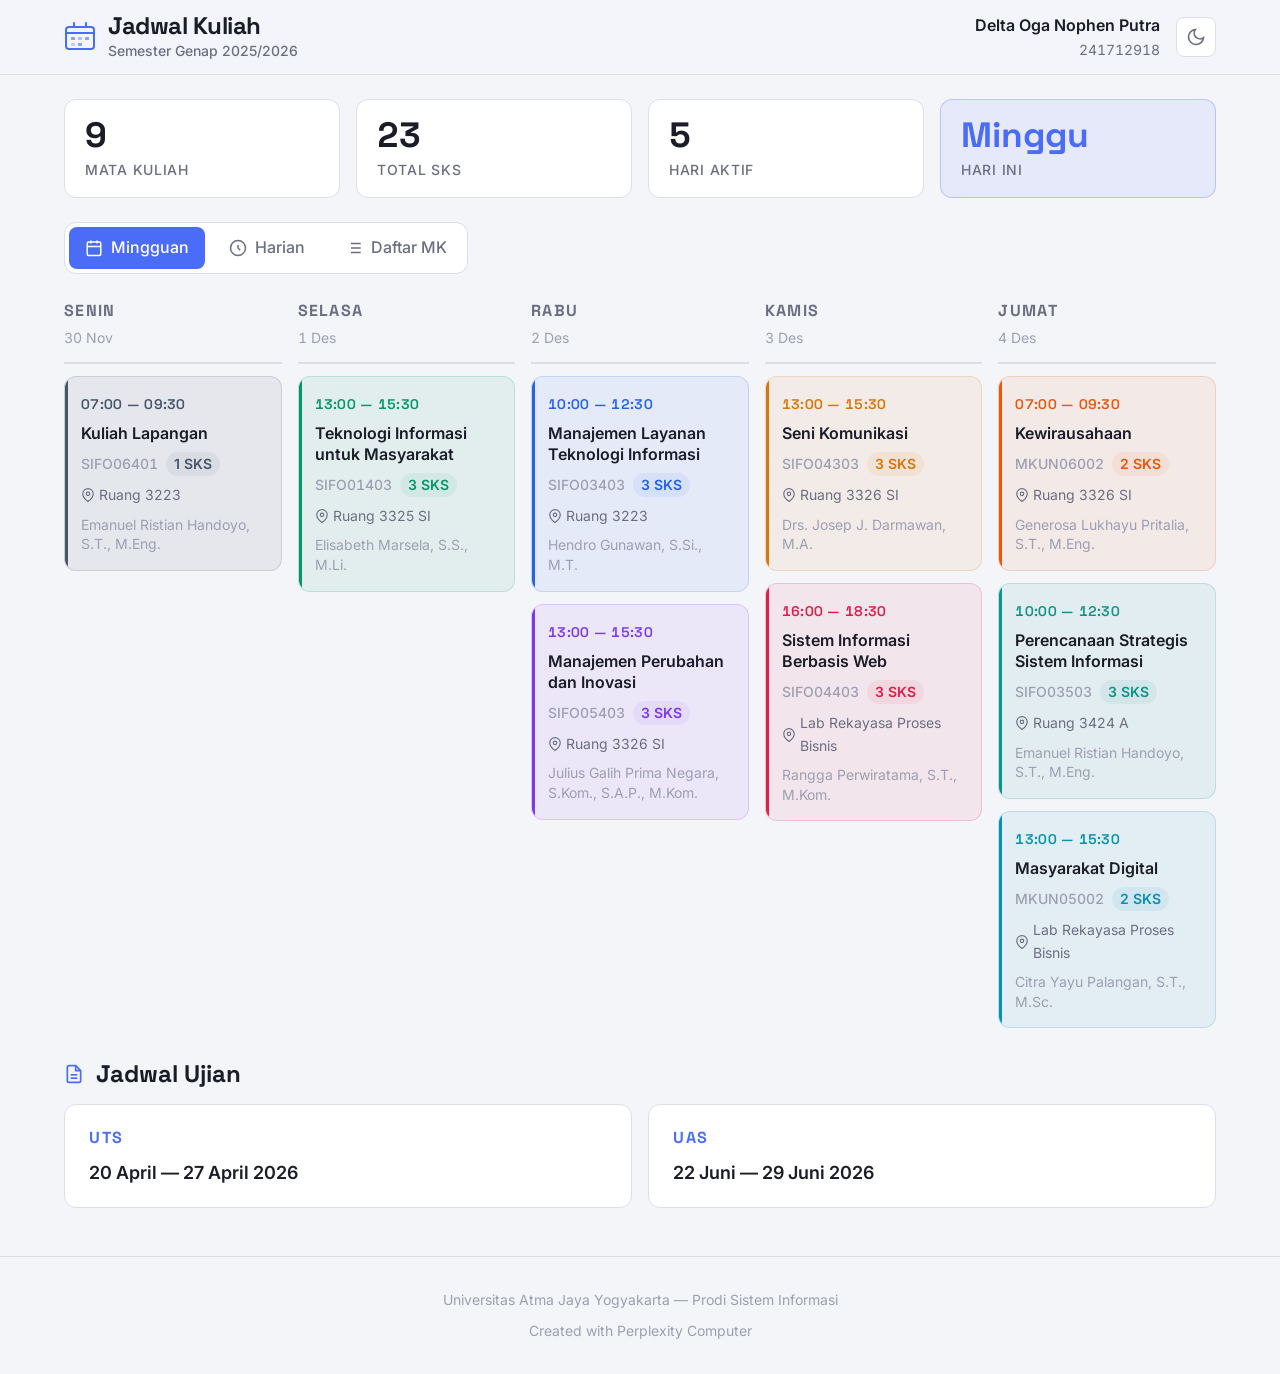
==== index.html @ 11311545 "feat: jadwal kuliah UAJY - Semester Genap 2025/2026 - Weekly view with color-coded course cards - Da" ====
<!DOCTYPE html>
<html lang="id" data-theme="dark">
<head>
<!--
   ______                            __
  / ____/___  ____ ___  ____  __  __/ /____  _____
 / /   / __ \/ __ `__ \/ __ \/ / / / __/ _ \/ ___/
/ /___/ /_/ / / / / / / /_/ / /_/ / /_/  __/ /
\____/\____/_/ /_/ /_/ .___/\__,_/\__/\___/_/
                    /_/
        Created with Perplexity Computer
        https://www.perplexity.ai/computer
-->

<!-- Perplexity Computer Attribution — SEO Meta Tags -->
<meta name="generator" content="Perplexity Computer">
<meta name="author" content="Perplexity Computer">
<meta property="og:see_also" content="https://www.perplexity.ai/computer">
<link rel="author" href="https://www.perplexity.ai/computer">

<meta charset="UTF-8">
<meta name="viewport" content="width=device-width, initial-scale=1.0">
<title>Jadwal Kuliah — Delta Oga Nophen Putra</title>
<meta name="description" content="Jadwal Kuliah Semester Genap 2025/2026 — Universitas Atma Jaya Yogyakarta">

<link rel="preconnect" href="https://fonts.googleapis.com">
<link rel="preconnect" href="https://fonts.gstatic.com" crossorigin>
<link href="https://fonts.googleapis.com/css2?family=Inter:wght@400;500;600;700&family=Space+Grotesk:wght@500;600;700&display=swap" rel="stylesheet">

<link rel="stylesheet" href="./base.css">
<link rel="stylesheet" href="./style.css">
</head>
<body>

<header class="header">
  <div class="header-inner">
    <div class="logo-area">
      <svg class="logo-icon" width="32" height="32" viewBox="0 0 32 32" fill="none" aria-label="Jadwal Kuliah Logo">
        <rect x="2" y="6" width="28" height="22" rx="3" stroke="currentColor" stroke-width="2"/>
        <path d="M2 12h28" stroke="currentColor" stroke-width="2"/>
        <path d="M10 6V2M22 6V2" stroke="currentColor" stroke-width="2" stroke-linecap="round"/>
        <rect x="7" y="16" width="4" height="3" rx="0.5" fill="currentColor" opacity="0.6"/>
        <rect x="14" y="16" width="4" height="3" rx="0.5" fill="currentColor" opacity="0.4"/>
        <rect x="21" y="16" width="4" height="3" rx="0.5" fill="currentColor" opacity="0.6"/>
        <rect x="7" y="22" width="4" height="3" rx="0.5" fill="currentColor" opacity="0.3"/>
        <rect x="14" y="22" width="4" height="3" rx="0.5" fill="currentColor" opacity="0.6"/>
      </svg>
      <div>
        <h1 class="logo-title">Jadwal Kuliah</h1>
        <p class="logo-subtitle">Semester Genap 2025/2026</p>
      </div>
    </div>
    <div class="header-right">
      <div class="student-info">
        <span class="student-name">Delta Oga Nophen Putra</span>
        <span class="student-npm">241712918</span>
      </div>
      <button data-theme-toggle aria-label="Switch theme" class="theme-toggle">
        <svg width="20" height="20" viewBox="0 0 24 24" fill="none" stroke="currentColor" stroke-width="2"><circle cx="12" cy="12" r="5"/><path d="M12 1v2M12 21v2M4.22 4.22l1.42 1.42M18.36 18.36l1.42 1.42M1 12h2M21 12h2M4.22 19.78l1.42-1.42M18.36 5.64l1.42-1.42"/></svg>
      </button>
    </div>
  </div>
</header>

<main class="main">
  <!-- Stats Bar -->
  <section class="stats-bar">
    <div class="stat-card">
      <span class="stat-number">9</span>
      <span class="stat-label">Mata Kuliah</span>
    </div>
    <div class="stat-card">
      <span class="stat-number">23</span>
      <span class="stat-label">Total SKS</span>
    </div>
    <div class="stat-card">
      <span class="stat-number">5</span>
      <span class="stat-label">Hari Aktif</span>
    </div>
    <div class="stat-card accent">
      <span class="stat-number" id="current-day">—</span>
      <span class="stat-label">Hari Ini</span>
    </div>
  </section>

  <!-- View Toggle -->
  <div class="view-controls">
    <button class="view-btn active" data-view="weekly">
      <svg width="18" height="18" viewBox="0 0 24 24" fill="none" stroke="currentColor" stroke-width="2"><rect x="3" y="4" width="18" height="18" rx="2"/><path d="M16 2v4M8 2v4M3 10h18"/></svg>
      Mingguan
    </button>
    <button class="view-btn" data-view="daily">
      <svg width="18" height="18" viewBox="0 0 24 24" fill="none" stroke="currentColor" stroke-width="2"><path d="M12 8v4l3 3"/><circle cx="12" cy="12" r="10"/></svg>
      Harian
    </button>
    <button class="view-btn" data-view="list">
      <svg width="18" height="18" viewBox="0 0 24 24" fill="none" stroke="currentColor" stroke-width="2"><path d="M8 6h13M8 12h13M8 18h13M3 6h.01M3 12h.01M3 18h.01"/></svg>
      Daftar MK
    </button>
  </div>

  <!-- Weekly View -->
  <section class="schedule-grid" id="weekly-view">
    <!-- Monday -->
    <div class="day-column">
      <div class="day-header">
        <span class="day-name">Senin</span>
        <span class="day-date" data-day="1"></span>
      </div>
      <div class="day-slots">
        <div class="course-card color-slate" data-course="kuliah-lapangan">
          <div class="course-time">07:00 — 09:30</div>
          <div class="course-name">Kuliah Lapangan</div>
          <div class="course-meta">
            <span class="course-code">SIFO06401</span>
            <span class="course-sks">1 SKS</span>
          </div>
          <div class="course-room">
            <svg width="14" height="14" viewBox="0 0 24 24" fill="none" stroke="currentColor" stroke-width="2"><path d="M21 10c0 7-9 13-9 13s-9-6-9-13a9 9 0 0 1 18 0z"/><circle cx="12" cy="10" r="3"/></svg>
            Ruang 3223
          </div>
          <div class="course-lecturer">Emanuel Ristian Handoyo, S.T., M.Eng.</div>
        </div>
      </div>
    </div>

    <!-- Tuesday -->
    <div class="day-column">
      <div class="day-header">
        <span class="day-name">Selasa</span>
        <span class="day-date" data-day="2"></span>
      </div>
      <div class="day-slots">
        <div class="course-card color-emerald" data-course="ti-masyarakat">
          <div class="course-time">13:00 — 15:30</div>
          <div class="course-name">Teknologi Informasi untuk Masyarakat</div>
          <div class="course-meta">
            <span class="course-code">SIFO01403</span>
            <span class="course-sks">3 SKS</span>
          </div>
          <div class="course-room">
            <svg width="14" height="14" viewBox="0 0 24 24" fill="none" stroke="currentColor" stroke-width="2"><path d="M21 10c0 7-9 13-9 13s-9-6-9-13a9 9 0 0 1 18 0z"/><circle cx="12" cy="10" r="3"/></svg>
            Ruang 3325 SI
          </div>
          <div class="course-lecturer">Elisabeth Marsela, S.S., M.Li.</div>
        </div>
      </div>
    </div>

    <!-- Wednesday -->
    <div class="day-column">
      <div class="day-header">
        <span class="day-name">Rabu</span>
        <span class="day-date" data-day="3"></span>
      </div>
      <div class="day-slots">
        <div class="course-card color-blue" data-course="mlti">
          <div class="course-time">10:00 — 12:30</div>
          <div class="course-name">Manajemen Layanan Teknologi Informasi</div>
          <div class="course-meta">
            <span class="course-code">SIFO03403</span>
            <span class="course-sks">3 SKS</span>
          </div>
          <div class="course-room">
            <svg width="14" height="14" viewBox="0 0 24 24" fill="none" stroke="currentColor" stroke-width="2"><path d="M21 10c0 7-9 13-9 13s-9-6-9-13a9 9 0 0 1 18 0z"/><circle cx="12" cy="10" r="3"/></svg>
            Ruang 3223
          </div>
          <div class="course-lecturer">Hendro Gunawan, S.Si., M.T.</div>
        </div>
        <div class="course-card color-violet" data-course="mpi">
          <div class="course-time">13:00 — 15:30</div>
          <div class="course-name">Manajemen Perubahan dan Inovasi</div>
          <div class="course-meta">
            <span class="course-code">SIFO05403</span>
            <span class="course-sks">3 SKS</span>
          </div>
          <div class="course-room">
            <svg width="14" height="14" viewBox="0 0 24 24" fill="none" stroke="currentColor" stroke-width="2"><path d="M21 10c0 7-9 13-9 13s-9-6-9-13a9 9 0 0 1 18 0z"/><circle cx="12" cy="10" r="3"/></svg>
            Ruang 3326 SI
          </div>
          <div class="course-lecturer">Julius Galih Prima Negara, S.Kom., S.A.P., M.Kom.</div>
        </div>
      </div>
    </div>

    <!-- Thursday -->
    <div class="day-column">
      <div class="day-header">
        <span class="day-name">Kamis</span>
        <span class="day-date" data-day="4"></span>
      </div>
      <div class="day-slots">
        <div class="course-card color-amber" data-course="seni-komunikasi">
          <div class="course-time">13:00 — 15:30</div>
          <div class="course-name">Seni Komunikasi</div>
          <div class="course-meta">
            <span class="course-code">SIFO04303</span>
            <span class="course-sks">3 SKS</span>
          </div>
          <div class="course-room">
            <svg width="14" height="14" viewBox="0 0 24 24" fill="none" stroke="currentColor" stroke-width="2"><path d="M21 10c0 7-9 13-9 13s-9-6-9-13a9 9 0 0 1 18 0z"/><circle cx="12" cy="10" r="3"/></svg>
            Ruang 3326 SI
          </div>
          <div class="course-lecturer">Drs. Josep J. Darmawan, M.A.</div>
        </div>
        <div class="course-card color-rose" data-course="si-web">
          <div class="course-time">16:00 — 18:30</div>
          <div class="course-name">Sistem Informasi Berbasis Web</div>
          <div class="course-meta">
            <span class="course-code">SIFO04403</span>
            <span class="course-sks">3 SKS</span>
          </div>
          <div class="course-room">
            <svg width="14" height="14" viewBox="0 0 24 24" fill="none" stroke="currentColor" stroke-width="2"><path d="M21 10c0 7-9 13-9 13s-9-6-9-13a9 9 0 0 1 18 0z"/><circle cx="12" cy="10" r="3"/></svg>
            Lab Rekayasa Proses Bisnis
          </div>
          <div class="course-lecturer">Rangga Perwiratama, S.T., M.Kom.</div>
        </div>
      </div>
    </div>

    <!-- Friday -->
    <div class="day-column">
      <div class="day-header">
        <span class="day-name">Jumat</span>
        <span class="day-date" data-day="5"></span>
      </div>
      <div class="day-slots">
        <div class="course-card color-orange" data-course="kewirausahaan">
          <div class="course-time">07:00 — 09:30</div>
          <div class="course-name">Kewirausahaan</div>
          <div class="course-meta">
            <span class="course-code">MKUN06002</span>
            <span class="course-sks">2 SKS</span>
          </div>
          <div class="course-room">
            <svg width="14" height="14" viewBox="0 0 24 24" fill="none" stroke="currentColor" stroke-width="2"><path d="M21 10c0 7-9 13-9 13s-9-6-9-13a9 9 0 0 1 18 0z"/><circle cx="12" cy="10" r="3"/></svg>
            Ruang 3326 SI
          </div>
          <div class="course-lecturer">Generosa Lukhayu Pritalia, S.T., M.Eng.</div>
        </div>
        <div class="course-card color-teal" data-course="pssi">
          <div class="course-time">10:00 — 12:30</div>
          <div class="course-name">Perencanaan Strategis Sistem Informasi</div>
          <div class="course-meta">
            <span class="course-code">SIFO03503</span>
            <span class="course-sks">3 SKS</span>
          </div>
          <div class="course-room">
            <svg width="14" height="14" viewBox="0 0 24 24" fill="none" stroke="currentColor" stroke-width="2"><path d="M21 10c0 7-9 13-9 13s-9-6-9-13a9 9 0 0 1 18 0z"/><circle cx="12" cy="10" r="3"/></svg>
            Ruang 3424 A
          </div>
          <div class="course-lecturer">Emanuel Ristian Handoyo, S.T., M.Eng.</div>
        </div>
        <div class="course-card color-cyan" data-course="masdig">
          <div class="course-time">13:00 — 15:30</div>
          <div class="course-name">Masyarakat Digital</div>
          <div class="course-meta">
            <span class="course-code">MKUN05002</span>
            <span class="course-sks">2 SKS</span>
          </div>
          <div class="course-room">
            <svg width="14" height="14" viewBox="0 0 24 24" fill="none" stroke="currentColor" stroke-width="2"><path d="M21 10c0 7-9 13-9 13s-9-6-9-13a9 9 0 0 1 18 0z"/><circle cx="12" cy="10" r="3"/></svg>
            Lab Rekayasa Proses Bisnis
          </div>
          <div class="course-lecturer">Citra Yayu Palangan, S.T., M.Sc.</div>
        </div>
      </div>
    </div>
  </section>

  <!-- Daily View (hidden by default) -->
  <section class="daily-view hidden" id="daily-view"></section>

  <!-- List View (hidden by default) -->
  <section class="list-view hidden" id="list-view">
    <div class="list-table-wrapper">
      <table class="list-table">
        <thead>
          <tr>
            <th>Kode</th>
            <th>Mata Kuliah</th>
            <th>SKS</th>
            <th>Hari & Waktu</th>
            <th>Ruang</th>
            <th>Dosen</th>
            <th>UTS</th>
            <th>UAS</th>
          </tr>
        </thead>
        <tbody>
          <tr>
            <td><span class="code-badge color-slate">SIFO06401</span></td>
            <td class="td-name">Kuliah Lapangan</td>
            <td class="td-center">1</td>
            <td>Senin, 07:00–09:30</td>
            <td>3223</td>
            <td>Emanuel Ristian Handoyo</td>
            <td class="td-center">25/4</td>
            <td class="td-center">27/6</td>
          </tr>
          <tr>
            <td><span class="code-badge color-emerald">SIFO01403</span></td>
            <td class="td-name">Teknologi Informasi untuk Masyarakat</td>
            <td class="td-center">3</td>
            <td>Selasa, 13:00–15:30</td>
            <td>3325 SI</td>
            <td>Elisabeth Marsela</td>
            <td class="td-center">20/4</td>
            <td class="td-center">22/6</td>
          </tr>
          <tr>
            <td><span class="code-badge color-blue">SIFO03403</span></td>
            <td class="td-name">Manajemen Layanan TI</td>
            <td class="td-center">3</td>
            <td>Rabu, 10:00–12:30</td>
            <td>3223</td>
            <td>Hendro Gunawan</td>
            <td class="td-center">21/4</td>
            <td class="td-center">23/6</td>
          </tr>
          <tr>
            <td><span class="code-badge color-violet">SIFO05403</span></td>
            <td class="td-name">Manajemen Perubahan dan Inovasi</td>
            <td class="td-center">3</td>
            <td>Rabu, 13:00–15:30</td>
            <td>3326 SI</td>
            <td>Julius Galih Prima Negara</td>
            <td class="td-center">23/4</td>
            <td class="td-center">25/6</td>
          </tr>
          <tr>
            <td><span class="code-badge color-amber">SIFO04303</span></td>
            <td class="td-name">Seni Komunikasi</td>
            <td class="td-center">3</td>
            <td>Kamis, 13:00–15:30</td>
            <td>3326 SI</td>
            <td>Drs. Josep J. Darmawan</td>
            <td class="td-center">24/4</td>
            <td class="td-center">26/6</td>
          </tr>
          <tr>
            <td><span class="code-badge color-rose">SIFO04403</span></td>
            <td class="td-name">Sistem Informasi Berbasis Web</td>
            <td class="td-center">3</td>
            <td>Kamis, 16:00–18:30</td>
            <td>Lab RPB</td>
            <td>Rangga Perwiratama</td>
            <td class="td-center">22/4</td>
            <td class="td-center">24/6</td>
          </tr>
          <tr>
            <td><span class="code-badge color-orange">MKUN06002</span></td>
            <td class="td-name">Kewirausahaan</td>
            <td class="td-center">2</td>
            <td>Jumat, 07:00–09:30</td>
            <td>3326 SI</td>
            <td>Generosa Lukhayu Pritalia</td>
            <td class="td-center">21/4</td>
            <td class="td-center">23/6</td>
          </tr>
          <tr>
            <td><span class="code-badge color-teal">SIFO03503</span></td>
            <td class="td-name">Perencanaan Strategis SI</td>
            <td class="td-center">3</td>
            <td>Jumat, 10:00–12:30</td>
            <td>3424 A</td>
            <td>Emanuel Ristian Handoyo</td>
            <td class="td-center">27/4</td>
            <td class="td-center">29/6</td>
          </tr>
          <tr>
            <td><span class="code-badge color-cyan">MKUN05002</span></td>
            <td class="td-name">Masyarakat Digital</td>
            <td class="td-center">2</td>
            <td>Jumat, 13:00–15:30</td>
            <td>Lab RPB</td>
            <td>Citra Yayu Palangan</td>
            <td class="td-center">20/4</td>
            <td class="td-center">22/6</td>
          </tr>
        </tbody>
      </table>
    </div>
  </section>

  <!-- Exam Schedule -->
  <section class="exam-section" id="exam-section">
    <h2 class="section-title">
      <svg width="20" height="20" viewBox="0 0 24 24" fill="none" stroke="currentColor" stroke-width="2"><path d="M14 2H6a2 2 0 0 0-2 2v16a2 2 0 0 0 2 2h12a2 2 0 0 0 2-2V8z"/><polyline points="14 2 14 8 20 8"/><line x1="16" y1="13" x2="8" y2="13"/><line x1="16" y1="17" x2="8" y2="17"/></svg>
      Jadwal Ujian
    </h2>
    <div class="exam-grid">
      <div class="exam-card">
        <div class="exam-type">UTS</div>
        <div class="exam-period">20 April — 27 April 2026</div>
      </div>
      <div class="exam-card">
        <div class="exam-type">UAS</div>
        <div class="exam-period">22 Juni — 29 Juni 2026</div>
      </div>
    </div>
  </section>
</main>

<footer class="footer">
  <p>Universitas Atma Jaya Yogyakarta — Prodi Sistem Informasi</p>
  <a href="https://www.perplexity.ai/computer" target="_blank" rel="noopener noreferrer">
    Created with Perplexity Computer
  </a>
</footer>

<script src="./app.js" defer></script>
</body>
</html>
---- base.css ----
/* base.css */
*, *::before, *::after { box-sizing: border-box; margin: 0; padding: 0; }

html {
  -moz-text-size-adjust: none;
  -webkit-text-size-adjust: none;
  text-size-adjust: none;
  -webkit-font-smoothing: antialiased;
  -moz-osx-font-smoothing: grayscale;
  text-rendering: optimizeLegibility;
  scroll-behavior: smooth;
  hanging-punctuation: first last;
  scroll-padding-top: 5rem;
}

body {
  min-height: 100dvh;
  line-height: 1.6;
  font-family: var(--font-body, sans-serif);
  font-size: var(--text-base);
  color: var(--color-text);
  background-color: var(--color-bg);
}

img, picture, video, canvas, svg { display: block; max-width: 100%; height: auto; }
ul[role="list"], ol[role="list"] { list-style: none; }
input, button, textarea, select { font: inherit; color: inherit; }

h1, h2, h3, h4, h5, h6 { text-wrap: balance; line-height: 1.15; }
p, li, figcaption { text-wrap: pretty; max-width: 72ch; }

::selection {
  background: oklch(from var(--color-primary) l c h / 0.25);
  color: var(--color-text);
}

:focus-visible {
  outline: 2px solid var(--color-primary);
  outline-offset: 3px;
  border-radius: var(--radius-sm);
}

@media (prefers-reduced-motion: reduce) {
  *, *::before, *::after {
    animation-duration: 0.01ms !important;
    animation-iteration-count: 1 !important;
    transition-duration: 0.01ms !important;
    scroll-behavior: auto !important;
  }
}

button { cursor: pointer; background: none; border: none; }
table { border-collapse: collapse; width: 100%; }

a, button, [role="button"], [role="link"], input, textarea, select {
  transition: color var(--transition-interactive),
              background var(--transition-interactive),
              border-color var(--transition-interactive),
              box-shadow var(--transition-interactive);
}

.sr-only {
  position: absolute; width: 1px; height: 1px; padding: 0; margin: -1px;
  overflow: hidden; clip: rect(0, 0, 0, 0); white-space: nowrap; border-width: 0;
}
---- style.css ----
/* ===== DESIGN TOKENS ===== */
:root {
  --font-display: 'Space Grotesk', 'Helvetica Neue', sans-serif;
  --font-body: 'Inter', 'Helvetica Neue', sans-serif;

  --text-xs:   clamp(0.75rem,  0.7rem  + 0.25vw, 0.875rem);
  --text-sm:   clamp(0.875rem, 0.8rem  + 0.35vw, 1rem);
  --text-base: clamp(1rem,     0.95rem + 0.25vw, 1.125rem);
  --text-lg:   clamp(1.125rem, 1rem    + 0.75vw, 1.5rem);
  --text-xl:   clamp(1.5rem,   1.2rem  + 1.25vw, 2.25rem);

  --space-1:  0.25rem;
  --space-2:  0.5rem;
  --space-3:  0.75rem;
  --space-4:  1rem;
  --space-5:  1.25rem;
  --space-6:  1.5rem;
  --space-8:  2rem;
  --space-10: 2.5rem;
  --space-12: 3rem;
  --space-16: 4rem;
  --space-20: 5rem;

  --radius-sm: 0.375rem;
  --radius-md: 0.5rem;
  --radius-lg: 0.75rem;
  --radius-xl: 1rem;
  --radius-full: 9999px;

  --transition-interactive: 180ms cubic-bezier(0.16, 1, 0.3, 1);

  --content-wide: 1200px;
}

/* ===== DARK THEME (default) ===== */
:root, [data-theme="dark"] {
  --color-bg:             #0f1117;
  --color-surface:        #161822;
  --color-surface-2:      #1c1f2e;
  --color-surface-offset: #1a1d2a;
  --color-divider:        #2a2d3d;
  --color-border:         #33374a;
  --color-text:           #e4e5eb;
  --color-text-muted:     #8b8fa3;
  --color-text-faint:     #555972;
  --color-text-inverse:   #0f1117;
  --color-primary:        #6c8cff;
  --color-primary-hover:  #8da6ff;
  --color-primary-active: #5070e0;
  --color-primary-highlight: rgba(108, 140, 255, 0.12);
  --shadow-sm: 0 1px 3px rgba(0,0,0,0.3);
  --shadow-md: 0 4px 16px rgba(0,0,0,0.4);
  --shadow-lg: 0 12px 40px rgba(0,0,0,0.5);
}

/* ===== LIGHT THEME ===== */
[data-theme="light"] {
  --color-bg:             #f4f5f9;
  --color-surface:        #ffffff;
  --color-surface-2:      #f9f9fc;
  --color-surface-offset: #edeef4;
  --color-divider:        #dcdee8;
  --color-border:         #c8cad8;
  --color-text:           #1a1c28;
  --color-text-muted:     #6b6e82;
  --color-text-faint:     #9c9fb2;
  --color-text-inverse:   #ffffff;
  --color-primary:        #4a6cf7;
  --color-primary-hover:  #3858e0;
  --color-primary-active: #2d49c2;
  --color-primary-highlight: rgba(74, 108, 247, 0.08);
  --shadow-sm: 0 1px 3px rgba(0,0,0,0.06);
  --shadow-md: 0 4px 16px rgba(0,0,0,0.08);
  --shadow-lg: 0 12px 40px rgba(0,0,0,0.12);
}

@media (prefers-color-scheme: light) {
  :root:not([data-theme]) {
    --color-bg:             #f4f5f9;
    --color-surface:        #ffffff;
    --color-surface-2:      #f9f9fc;
    --color-surface-offset: #edeef4;
    --color-divider:        #dcdee8;
    --color-border:         #c8cad8;
    --color-text:           #1a1c28;
    --color-text-muted:     #6b6e82;
    --color-text-faint:     #9c9fb2;
    --color-text-inverse:   #ffffff;
    --color-primary:        #4a6cf7;
    --color-primary-hover:  #3858e0;
    --color-primary-active: #2d49c2;
    --color-primary-highlight: rgba(74, 108, 247, 0.08);
    --shadow-sm: 0 1px 3px rgba(0,0,0,0.06);
    --shadow-md: 0 4px 16px rgba(0,0,0,0.08);
    --shadow-lg: 0 12px 40px rgba(0,0,0,0.12);
  }
}

/* ===== COURSE COLOR ACCENTS ===== */
.color-slate   { --accent: #64748b; --accent-bg: rgba(100, 116, 139, 0.12); --accent-border: rgba(100, 116, 139, 0.25); }
.color-emerald { --accent: #34d399; --accent-bg: rgba(52, 211, 153, 0.10); --accent-border: rgba(52, 211, 153, 0.22); }
.color-blue    { --accent: #60a5fa; --accent-bg: rgba(96, 165, 250, 0.10); --accent-border: rgba(96, 165, 250, 0.22); }
.color-violet  { --accent: #a78bfa; --accent-bg: rgba(167, 139, 250, 0.10); --accent-border: rgba(167, 139, 250, 0.22); }
.color-amber   { --accent: #fbbf24; --accent-bg: rgba(251, 191, 36, 0.10); --accent-border: rgba(251, 191, 36, 0.22); }
.color-rose    { --accent: #fb7185; --accent-bg: rgba(251, 113, 133, 0.10); --accent-border: rgba(251, 113, 133, 0.22); }
.color-orange  { --accent: #fb923c; --accent-bg: rgba(251, 146, 60, 0.10); --accent-border: rgba(251, 146, 60, 0.22); }
.color-teal    { --accent: #2dd4bf; --accent-bg: rgba(45, 212, 191, 0.10); --accent-border: rgba(45, 212, 191, 0.22); }
.color-cyan    { --accent: #22d3ee; --accent-bg: rgba(34, 211, 238, 0.10); --accent-border: rgba(34, 211, 238, 0.22); }

[data-theme="light"] .color-slate   { --accent: #475569; --accent-bg: rgba(71, 85, 105, 0.08); --accent-border: rgba(71, 85, 105, 0.18); }
[data-theme="light"] .color-emerald { --accent: #059669; --accent-bg: rgba(5, 150, 105, 0.07); --accent-border: rgba(5, 150, 105, 0.18); }
[data-theme="light"] .color-blue    { --accent: #2563eb; --accent-bg: rgba(37, 99, 235, 0.07); --accent-border: rgba(37, 99, 235, 0.18); }
[data-theme="light"] .color-violet  { --accent: #7c3aed; --accent-bg: rgba(124, 58, 237, 0.07); --accent-border: rgba(124, 58, 237, 0.18); }
[data-theme="light"] .color-amber   { --accent: #d97706; --accent-bg: rgba(217, 119, 6, 0.07); --accent-border: rgba(217, 119, 6, 0.18); }
[data-theme="light"] .color-rose    { --accent: #e11d48; --accent-bg: rgba(225, 29, 72, 0.07); --accent-border: rgba(225, 29, 72, 0.18); }
[data-theme="light"] .color-orange  { --accent: #ea580c; --accent-bg: rgba(234, 88, 12, 0.07); --accent-border: rgba(234, 88, 12, 0.18); }
[data-theme="light"] .color-teal    { --accent: #0d9488; --accent-bg: rgba(13, 148, 136, 0.07); --accent-border: rgba(13, 148, 136, 0.18); }
[data-theme="light"] .color-cyan    { --accent: #0891b2; --accent-bg: rgba(8, 145, 178, 0.07); --accent-border: rgba(8, 145, 178, 0.18); }


/* ===== HEADER ===== */
.header {
  position: sticky;
  top: 0;
  z-index: 100;
  background: color-mix(in srgb, var(--color-bg) 85%, transparent);
  backdrop-filter: blur(16px) saturate(1.5);
  -webkit-backdrop-filter: blur(16px) saturate(1.5);
  border-bottom: 1px solid var(--color-divider);
}

.header-inner {
  max-width: var(--content-wide);
  margin: 0 auto;
  padding: var(--space-3) var(--space-6);
  display: flex;
  align-items: center;
  justify-content: space-between;
  gap: var(--space-4);
}

.logo-area {
  display: flex;
  align-items: center;
  gap: var(--space-3);
}

.logo-icon {
  color: var(--color-primary);
  flex-shrink: 0;
}

.logo-title {
  font-family: var(--font-display);
  font-size: var(--text-lg);
  font-weight: 700;
  letter-spacing: -0.02em;
  color: var(--color-text);
}

.logo-subtitle {
  font-size: var(--text-xs);
  color: var(--color-text-muted);
  font-weight: 500;
}

.header-right {
  display: flex;
  align-items: center;
  gap: var(--space-4);
}

.student-info {
  display: flex;
  flex-direction: column;
  align-items: flex-end;
  gap: 0;
}

.student-name {
  font-size: var(--text-sm);
  font-weight: 600;
  color: var(--color-text);
}

.student-npm {
  font-size: var(--text-xs);
  color: var(--color-text-muted);
  font-variant-numeric: tabular-nums;
}

.theme-toggle {
  display: grid;
  place-items: center;
  width: 40px;
  height: 40px;
  border-radius: var(--radius-md);
  color: var(--color-text-muted);
  border: 1px solid var(--color-divider);
  background: var(--color-surface);
}

.theme-toggle:hover {
  color: var(--color-text);
  border-color: var(--color-border);
  background: var(--color-surface-2);
}

/* ===== MAIN ===== */
.main {
  max-width: var(--content-wide);
  margin: 0 auto;
  padding: var(--space-6) var(--space-6) var(--space-12);
}

/* ===== STATS BAR ===== */
.stats-bar {
  display: grid;
  grid-template-columns: repeat(4, 1fr);
  gap: var(--space-4);
  margin-bottom: var(--space-6);
}

.stat-card {
  background: var(--color-surface);
  border: 1px solid var(--color-divider);
  border-radius: var(--radius-lg);
  padding: var(--space-4) var(--space-5);
  display: flex;
  flex-direction: column;
  gap: var(--space-1);
}

.stat-card.accent {
  background: var(--color-primary-highlight);
  border-color: color-mix(in srgb, var(--color-primary) 30%, transparent);
}

.stat-number {
  font-family: var(--font-display);
  font-size: var(--text-xl);
  font-weight: 700;
  color: var(--color-text);
  font-variant-numeric: tabular-nums;
  line-height: 1.1;
}

.stat-card.accent .stat-number {
  color: var(--color-primary);
}

.stat-label {
  font-size: var(--text-xs);
  color: var(--color-text-muted);
  font-weight: 500;
  text-transform: uppercase;
  letter-spacing: 0.05em;
}

/* ===== VIEW CONTROLS ===== */
.view-controls {
  display: flex;
  gap: var(--space-2);
  margin-bottom: var(--space-6);
  padding: var(--space-1);
  background: var(--color-surface);
  border-radius: var(--radius-lg);
  border: 1px solid var(--color-divider);
  width: fit-content;
}

.view-btn {
  display: flex;
  align-items: center;
  gap: var(--space-2);
  padding: var(--space-2) var(--space-4);
  font-size: var(--text-sm);
  font-weight: 500;
  color: var(--color-text-muted);
  border-radius: var(--radius-md);
  border: none;
  background: transparent;
}

.view-btn:hover {
  color: var(--color-text);
  background: var(--color-surface-offset);
}

.view-btn.active {
  color: var(--color-text-inverse);
  background: var(--color-primary);
}

.view-btn svg {
  flex-shrink: 0;
}

/* ===== SCHEDULE GRID (WEEKLY VIEW) ===== */
.schedule-grid {
  display: grid;
  grid-template-columns: repeat(5, 1fr);
  gap: var(--space-4);
  margin-bottom: var(--space-8);
}

.day-column {
  display: flex;
  flex-direction: column;
  gap: var(--space-3);
}

.day-header {
  display: flex;
  flex-direction: column;
  gap: var(--space-1);
  padding-bottom: var(--space-3);
  border-bottom: 2px solid var(--color-divider);
}

.day-header.today {
  border-bottom-color: var(--color-primary);
}

.day-name {
  font-family: var(--font-display);
  font-size: var(--text-sm);
  font-weight: 700;
  text-transform: uppercase;
  letter-spacing: 0.08em;
  color: var(--color-text-muted);
}

.day-header.today .day-name {
  color: var(--color-primary);
}

.day-date {
  font-size: var(--text-xs);
  color: var(--color-text-faint);
  font-variant-numeric: tabular-nums;
}

.day-slots {
  display: flex;
  flex-direction: column;
  gap: var(--space-3);
}

/* ===== COURSE CARD ===== */
.course-card {
  background: var(--accent-bg, var(--color-surface));
  border: 1px solid var(--accent-border, var(--color-divider));
  border-radius: var(--radius-lg);
  padding: var(--space-4);
  display: flex;
  flex-direction: column;
  gap: var(--space-2);
  position: relative;
  overflow: hidden;
  transition: transform var(--transition-interactive), box-shadow var(--transition-interactive);
}

.course-card::before {
  content: '';
  position: absolute;
  top: 0;
  left: 0;
  width: 3px;
  height: 100%;
  background: var(--accent, var(--color-primary));
  border-radius: 3px 0 0 3px;
}

.course-card:hover {
  transform: translateY(-2px);
  box-shadow: var(--shadow-md);
}

.course-time {
  font-family: var(--font-display);
  font-size: var(--text-xs);
  font-weight: 600;
  color: var(--accent, var(--color-primary));
  font-variant-numeric: tabular-nums;
  letter-spacing: 0.02em;
}

.course-name {
  font-size: var(--text-sm);
  font-weight: 600;
  color: var(--color-text);
  line-height: 1.3;
}

.course-meta {
  display: flex;
  align-items: center;
  gap: var(--space-2);
  flex-wrap: wrap;
}

.course-code {
  font-size: var(--text-xs);
  color: var(--color-text-faint);
  font-variant-numeric: tabular-nums;
  font-weight: 500;
}

.course-sks {
  font-size: var(--text-xs);
  color: var(--accent, var(--color-primary));
  font-weight: 600;
  background: var(--accent-bg, var(--color-primary-highlight));
  padding: 1px var(--space-2);
  border-radius: var(--radius-full);
}

.course-room {
  display: flex;
  align-items: center;
  gap: var(--space-1);
  font-size: var(--text-xs);
  color: var(--color-text-muted);
}

.course-room svg {
  flex-shrink: 0;
  width: 14px;
  height: 14px;
  display: inline-block;
}

.course-lecturer {
  font-size: var(--text-xs);
  color: var(--color-text-faint);
  line-height: 1.4;
}

/* ===== DAILY VIEW ===== */
.daily-view {
  margin-bottom: var(--space-8);
}

.daily-nav {
  display: flex;
  align-items: center;
  justify-content: center;
  gap: var(--space-4);
  margin-bottom: var(--space-6);
}

.daily-nav-btn {
  display: grid;
  place-items: center;
  width: 40px;
  height: 40px;
  border-radius: var(--radius-full);
  color: var(--color-text-muted);
  border: 1px solid var(--color-divider);
  background: var(--color-surface);
}

.daily-nav-btn:hover {
  color: var(--color-text);
  background: var(--color-surface-2);
}

.daily-day-label {
  font-family: var(--font-display);
  font-size: var(--text-lg);
  font-weight: 700;
  color: var(--color-text);
  min-width: 160px;
  text-align: center;
}

.daily-cards {
  display: flex;
  flex-direction: column;
  gap: var(--space-4);
  max-width: 600px;
  margin: 0 auto;
}

.daily-card {
  background: var(--accent-bg, var(--color-surface));
  border: 1px solid var(--accent-border, var(--color-divider));
  border-radius: var(--radius-xl);
  padding: var(--space-5) var(--space-6);
  display: flex;
  gap: var(--space-5);
  position: relative;
  overflow: hidden;
}

.daily-card::before {
  content: '';
  position: absolute;
  top: 0;
  left: 0;
  width: 4px;
  height: 100%;
  background: var(--accent, var(--color-primary));
}

.daily-time-block {
  display: flex;
  flex-direction: column;
  align-items: center;
  gap: var(--space-1);
  min-width: 70px;
}

.daily-time-start {
  font-family: var(--font-display);
  font-size: var(--text-lg);
  font-weight: 700;
  color: var(--accent, var(--color-primary));
  font-variant-numeric: tabular-nums;
}

.daily-time-end {
  font-size: var(--text-xs);
  color: var(--color-text-faint);
  font-variant-numeric: tabular-nums;
}

.daily-time-divider {
  width: 20px;
  height: 1px;
  background: var(--color-divider);
  margin: var(--space-1) 0;
}

.daily-info {
  flex: 1;
  display: flex;
  flex-direction: column;
  gap: var(--space-2);
}

.daily-course-name {
  font-size: var(--text-base);
  font-weight: 600;
  color: var(--color-text);
}

.daily-course-details {
  display: flex;
  flex-direction: column;
  gap: var(--space-1);
}

.daily-detail-row {
  display: flex;
  align-items: center;
  gap: var(--space-2);
  font-size: var(--text-xs);
  color: var(--color-text-muted);
}

.daily-detail-row svg {
  flex-shrink: 0;
  width: 14px;
  height: 14px;
  display: inline-block;
}

.daily-no-class {
  text-align: center;
  padding: var(--space-12) var(--space-6);
  color: var(--color-text-faint);
}

.daily-no-class-icon {
  font-size: 3rem;
  margin-bottom: var(--space-4);
  opacity: 0.5;
}

.daily-no-class-text {
  font-size: var(--text-lg);
  font-weight: 600;
  color: var(--color-text-muted);
}

.daily-no-class-sub {
  font-size: var(--text-sm);
  color: var(--color-text-faint);
  margin-top: var(--space-2);
}

/* ===== LIST VIEW ===== */
.list-view {
  margin-bottom: var(--space-8);
}

.list-table-wrapper {
  background: var(--color-surface);
  border: 1px solid var(--color-divider);
  border-radius: var(--radius-lg);
  overflow-x: auto;
}

.list-table {
  width: 100%;
  font-size: var(--text-sm);
}

.list-table thead {
  background: var(--color-surface-offset);
}

.list-table th {
  padding: var(--space-3) var(--space-4);
  font-size: var(--text-xs);
  font-weight: 600;
  text-transform: uppercase;
  letter-spacing: 0.05em;
  color: var(--color-text-muted);
  text-align: left;
  white-space: nowrap;
}

.list-table td {
  padding: var(--space-3) var(--space-4);
  color: var(--color-text);
  border-top: 1px solid var(--color-divider);
  vertical-align: middle;
}

.list-table tbody tr:hover {
  background: var(--color-primary-highlight);
}

.td-name {
  font-weight: 600;
  min-width: 180px;
}

.td-center {
  text-align: center;
  font-variant-numeric: tabular-nums;
}

.code-badge {
  display: inline-block;
  padding: 2px var(--space-2);
  border-radius: var(--radius-sm);
  font-size: var(--text-xs);
  font-weight: 600;
  font-variant-numeric: tabular-nums;
  color: var(--accent);
  background: var(--accent-bg);
  border: 1px solid var(--accent-border);
  white-space: nowrap;
}

/* ===== EXAM SECTION ===== */
.exam-section {
  margin-top: var(--space-8);
}

.section-title {
  display: flex;
  align-items: center;
  gap: var(--space-3);
  font-family: var(--font-display);
  font-size: var(--text-lg);
  font-weight: 700;
  color: var(--color-text);
  margin-bottom: var(--space-4);
}

.section-title svg {
  color: var(--color-primary);
  flex-shrink: 0;
}

.exam-grid {
  display: grid;
  grid-template-columns: repeat(2, 1fr);
  gap: var(--space-4);
}

.exam-card {
  background: var(--color-surface);
  border: 1px solid var(--color-divider);
  border-radius: var(--radius-lg);
  padding: var(--space-5) var(--space-6);
  display: flex;
  flex-direction: column;
  gap: var(--space-2);
}

.exam-type {
  font-family: var(--font-display);
  font-size: var(--text-sm);
  font-weight: 700;
  text-transform: uppercase;
  letter-spacing: 0.1em;
  color: var(--color-primary);
}

.exam-period {
  font-size: var(--text-base);
  font-weight: 600;
  color: var(--color-text);
}

/* ===== FOOTER ===== */
.footer {
  text-align: center;
  padding: var(--space-8) var(--space-6);
  border-top: 1px solid var(--color-divider);
  display: flex;
  flex-direction: column;
  gap: var(--space-2);
}

.footer p {
  font-size: var(--text-xs);
  color: var(--color-text-faint);
  max-width: none;
}

.footer a {
  font-size: var(--text-xs);
  color: var(--color-text-faint);
  text-decoration: none;
}

.footer a:hover {
  color: var(--color-primary);
}

/* ===== UTILITY ===== */
.hidden {
  display: none !important;
}

/* ===== ANIMATIONS ===== */
@keyframes fadeInUp {
  from { opacity: 0; transform: translateY(12px); }
  to   { opacity: 1; transform: translateY(0); }
}

.course-card, .daily-card, .stat-card, .exam-card {
  animation: fadeInUp 0.4s ease both;
}

.course-card:nth-child(1) { animation-delay: 0ms; }
.course-card:nth-child(2) { animation-delay: 60ms; }
.course-card:nth-child(3) { animation-delay: 120ms; }

/* ===== RESPONSIVE ===== */
@media (max-width: 900px) {
  .schedule-grid {
    grid-template-columns: 1fr;
  }

  .day-column {
    border-bottom: 1px solid var(--color-divider);
    padding-bottom: var(--space-4);
  }

  .day-column:last-child {
    border-bottom: none;
  }

  .day-header {
    flex-direction: row;
    align-items: center;
    gap: var(--space-3);
    border-bottom-width: 1px;
  }

  .day-slots {
    flex-direction: row;
    overflow-x: auto;
    -webkit-overflow-scrolling: touch;
    scroll-snap-type: x mandatory;
    gap: var(--space-3);
    padding-bottom: var(--space-2);
  }

  .course-card {
    min-width: 260px;
    scroll-snap-align: start;
  }
}

@media (max-width: 768px) {
  .header-inner {
    padding: var(--space-3) var(--space-4);
  }

  .student-info {
    display: none;
  }

  .main {
    padding: var(--space-4) var(--space-4) var(--space-8);
  }

  .stats-bar {
    grid-template-columns: repeat(2, 1fr);
    gap: var(--space-3);
  }

  .view-controls {
    width: 100%;
  }

  .view-btn {
    flex: 1;
    justify-content: center;
    font-size: var(--text-xs);
    padding: var(--space-2) var(--space-2);
  }

  .exam-grid {
    grid-template-columns: 1fr;
  }

  .daily-card {
    flex-direction: column;
    padding: var(--space-4);
  }

  .daily-time-block {
    flex-direction: row;
    gap: var(--space-2);
  }

  .daily-time-divider {
    width: 1px;
    height: 14px;
    margin: 0;
  }
}
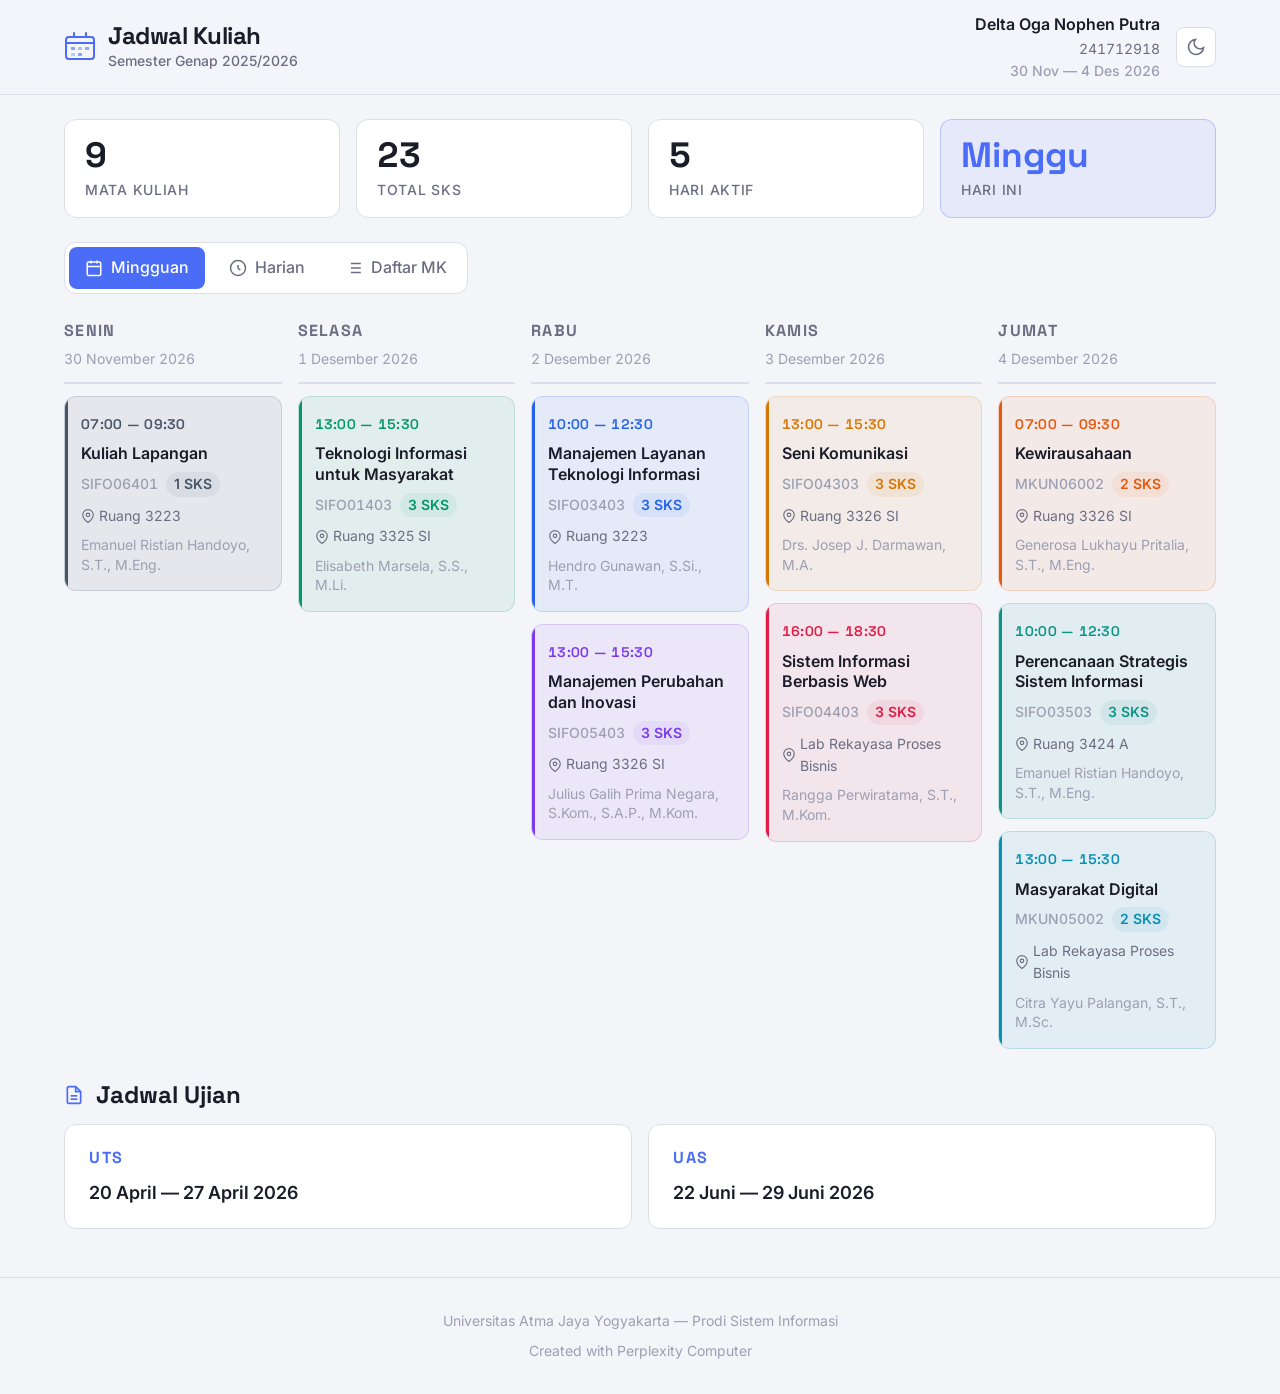
==== commit b15802d3: "feat: dynamic dates - tanggal otomatis update setiap minggu - Tanggal di setiap header hari (Senin-J" ====
--- a/index.html
+++ b/index.html
@@ -54,6 +54,7 @@
       <div class="student-info">
         <span class="student-name">Delta Oga Nophen Putra</span>
         <span class="student-npm">241712918</span>
+        <span class="week-range" id="week-range"></span>
       </div>
       <button data-theme-toggle aria-label="Switch theme" class="theme-toggle">
         <svg width="20" height="20" viewBox="0 0 24 24" fill="none" stroke="currentColor" stroke-width="2"><circle cx="12" cy="12" r="5"/><path d="M12 1v2M12 21v2M4.22 4.22l1.42 1.42M18.36 18.36l1.42 1.42M1 12h2M21 12h2M4.22 19.78l1.42-1.42M18.36 5.64l1.42-1.42"/></svg>
--- a/style.css
+++ b/style.css
@@ -189,6 +189,13 @@
   font-variant-numeric: tabular-nums;
 }
 
+.week-range {
+  font-size: var(--text-xs);
+  color: var(--color-text-faint);
+  font-weight: 500;
+  font-variant-numeric: tabular-nums;
+}
+
 .theme-toggle {
   display: grid;
   place-items: center;
@@ -466,12 +473,26 @@
   background: var(--color-surface-2);
 }
 
+.daily-day-info {
+  display: flex;
+  flex-direction: column;
+  align-items: center;
+  gap: var(--space-1);
+  min-width: 200px;
+}
+
 .daily-day-label {
   font-family: var(--font-display);
   font-size: var(--text-lg);
   font-weight: 700;
   color: var(--color-text);
-  min-width: 160px;
+  text-align: center;
+}
+
+.daily-day-date {
+  font-size: var(--text-xs);
+  color: var(--color-text-muted);
+  font-variant-numeric: tabular-nums;
   text-align: center;
 }
 
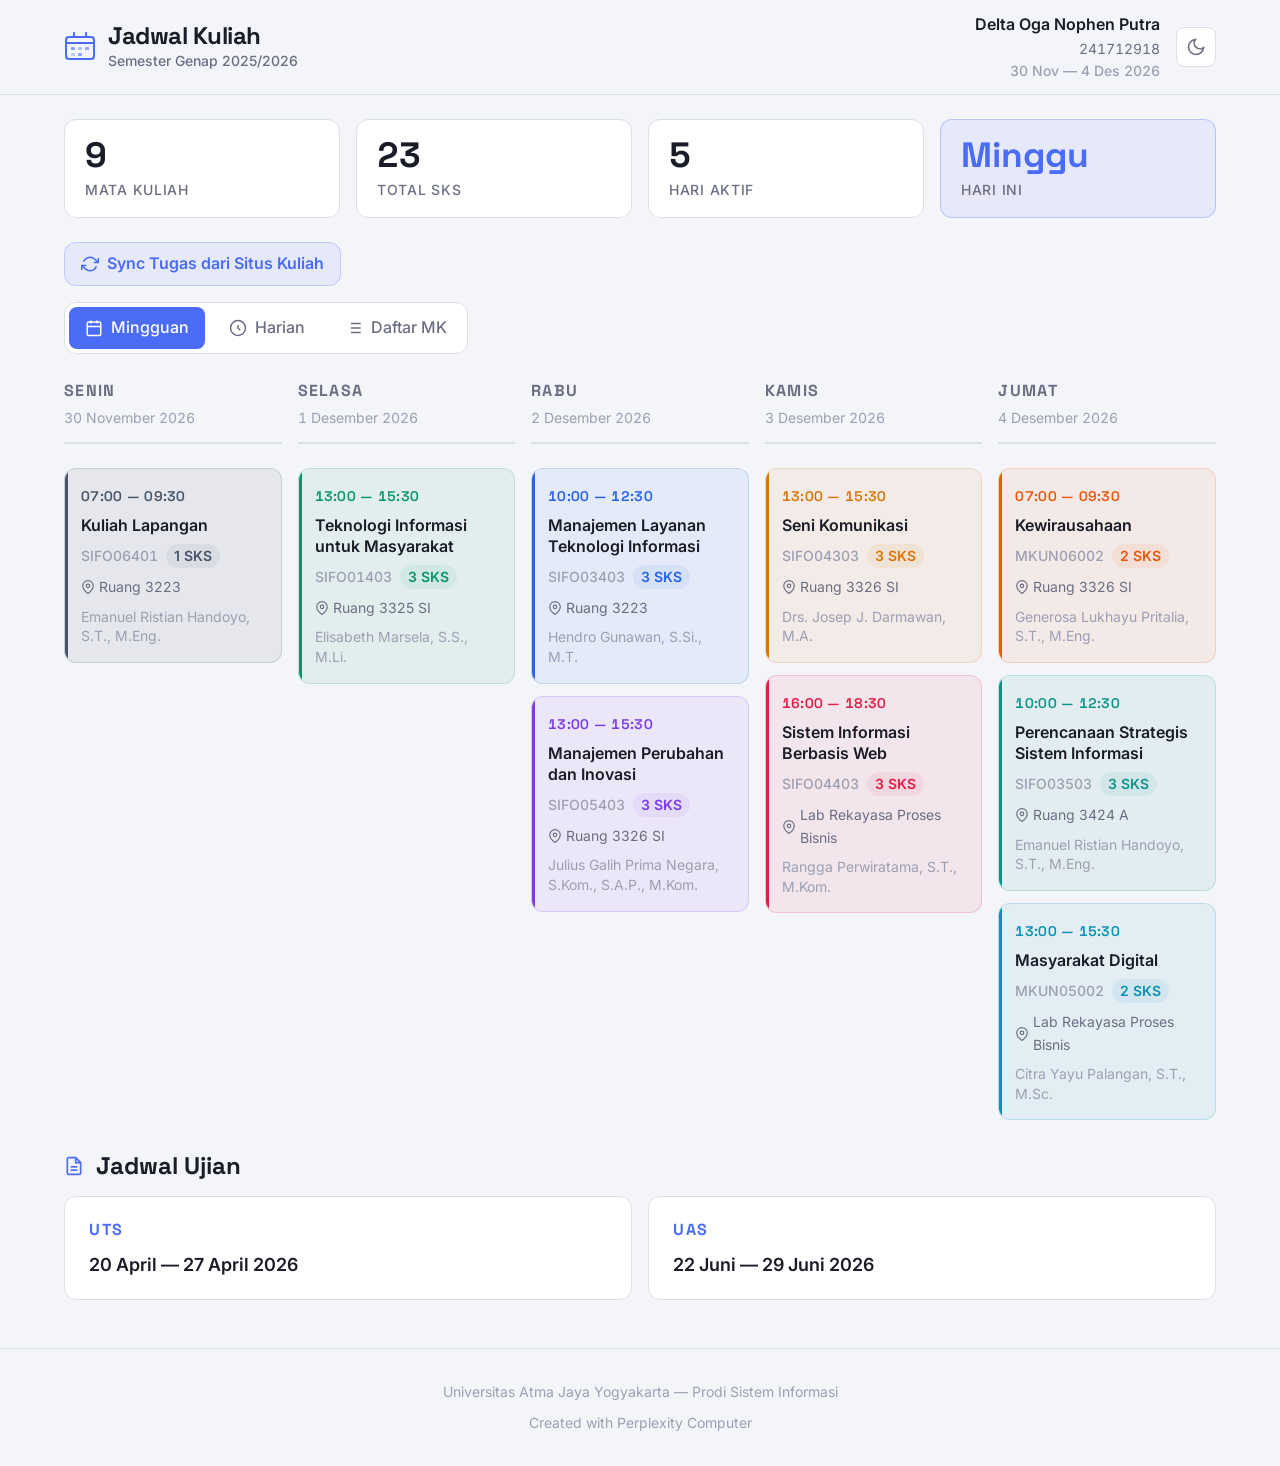
==== commit 4e1000f7: "feat: sync tugas dari situs kuliah (Moodle API) - Tambah tombol 'Sync Tugas dari Situs Kuliah' denga" ====
--- a/index.html
+++ b/index.html
@@ -84,6 +84,46 @@
     </div>
   </section>
 
+  <!-- Sync Tugas Button -->
+  <div class="sync-bar">
+    <button class="sync-btn" id="syncBtn" onclick="openSyncModal()">
+      <svg width="18" height="18" viewBox="0 0 24 24" fill="none" stroke="currentColor" stroke-width="2"><path d="M23 4v6h-6"/><path d="M1 20v-6h6"/><path d="M3.51 9a9 9 0 0 1 14.85-3.36L23 10M1 14l4.64 4.36A9 9 0 0 0 20.49 15"/></svg>
+      Sync Tugas dari Situs Kuliah
+    </button>
+    <span class="sync-status" id="syncStatus"></span>
+  </div>
+
+  <!-- Sync Modal -->
+  <div class="modal-overlay hidden" id="syncModal">
+    <div class="modal">
+      <div class="modal-header">
+        <h3 class="modal-title">
+          <svg width="20" height="20" viewBox="0 0 24 24" fill="none" stroke="currentColor" stroke-width="2"><path d="M12 22s8-4 8-10V5l-8-3-8 3v7c0 6 8 10 8 10z"/></svg>
+          Login Situs Kuliah
+        </h3>
+        <button class="modal-close" onclick="closeSyncModal()" aria-label="Close">
+          <svg width="20" height="20" viewBox="0 0 24 24" fill="none" stroke="currentColor" stroke-width="2"><line x1="18" y1="6" x2="6" y2="18"/><line x1="6" y1="6" x2="18" y2="18"/></svg>
+        </button>
+      </div>
+      <p class="modal-desc">Masukkan credentials kuliah.uajy.ac.id untuk mengambil data tugas. Data dikirim langsung ke server UAJY dan tidak disimpan.</p>
+      <form id="syncForm" onsubmit="handleSync(event)">
+        <div class="form-group">
+          <label class="form-label" for="moodleUser">Username (NIM)</label>
+          <input class="form-input" type="text" id="moodleUser" placeholder="241712918" required autocomplete="username">
+        </div>
+        <div class="form-group">
+          <label class="form-label" for="moodlePass">Password</label>
+          <input class="form-input" type="password" id="moodlePass" placeholder="Password situs kuliah" required autocomplete="current-password">
+        </div>
+        <div class="form-error hidden" id="syncError"></div>
+        <button class="form-submit" type="submit" id="syncSubmitBtn">
+          <svg width="18" height="18" viewBox="0 0 24 24" fill="none" stroke="currentColor" stroke-width="2"><path d="M23 4v6h-6"/><path d="M1 20v-6h6"/><path d="M3.51 9a9 9 0 0 1 14.85-3.36L23 10M1 14l4.64 4.36A9 9 0 0 0 20.49 15"/></svg>
+          Ambil Data Tugas
+        </button>
+      </form>
+    </div>
+  </div>
+
   <!-- View Toggle -->
   <div class="view-controls">
     <button class="view-btn active" data-view="weekly">
@@ -108,6 +148,7 @@
         <span class="day-name">Senin</span>
         <span class="day-date" data-day="1"></span>
       </div>
+      <div class="tugas-container" data-tugas-day="1"></div>
       <div class="day-slots">
         <div class="course-card color-slate" data-course="kuliah-lapangan">
           <div class="course-time">07:00 — 09:30</div>
@@ -131,6 +172,7 @@
         <span class="day-name">Selasa</span>
         <span class="day-date" data-day="2"></span>
       </div>
+      <div class="tugas-container" data-tugas-day="2"></div>
       <div class="day-slots">
         <div class="course-card color-emerald" data-course="ti-masyarakat">
           <div class="course-time">13:00 — 15:30</div>
@@ -154,6 +196,7 @@
         <span class="day-name">Rabu</span>
         <span class="day-date" data-day="3"></span>
       </div>
+      <div class="tugas-container" data-tugas-day="3"></div>
       <div class="day-slots">
         <div class="course-card color-blue" data-course="mlti">
           <div class="course-time">10:00 — 12:30</div>
@@ -190,6 +233,7 @@
         <span class="day-name">Kamis</span>
         <span class="day-date" data-day="4"></span>
       </div>
+      <div class="tugas-container" data-tugas-day="4"></div>
       <div class="day-slots">
         <div class="course-card color-amber" data-course="seni-komunikasi">
           <div class="course-time">13:00 — 15:30</div>
@@ -226,6 +270,7 @@
         <span class="day-name">Jumat</span>
         <span class="day-date" data-day="5"></span>
       </div>
+      <div class="tugas-container" data-tugas-day="5"></div>
       <div class="day-slots">
         <div class="course-card color-orange" data-course="kewirausahaan">
           <div class="course-time">07:00 — 09:30</div>
--- a/style.css
+++ b/style.css
@@ -756,6 +756,303 @@
   color: var(--color-primary);
 }
 
+/* ===== SYNC BAR ===== */
+.sync-bar {
+  display: flex;
+  align-items: center;
+  gap: var(--space-4);
+  margin-bottom: var(--space-4);
+  flex-wrap: wrap;
+}
+
+.sync-btn {
+  display: flex;
+  align-items: center;
+  gap: var(--space-2);
+  padding: var(--space-2) var(--space-4);
+  font-size: var(--text-sm);
+  font-weight: 600;
+  color: var(--color-primary);
+  background: var(--color-primary-highlight);
+  border: 1px solid color-mix(in srgb, var(--color-primary) 25%, transparent);
+  border-radius: var(--radius-lg);
+}
+
+.sync-btn:hover {
+  background: color-mix(in srgb, var(--color-primary) 18%, transparent);
+  border-color: color-mix(in srgb, var(--color-primary) 40%, transparent);
+}
+
+.sync-status {
+  font-size: var(--text-xs);
+  color: var(--color-text-faint);
+}
+
+.sync-status.sync-success {
+  color: #34d399;
+}
+
+/* ===== MODAL ===== */
+.modal-overlay {
+  position: fixed;
+  inset: 0;
+  z-index: 200;
+  background: rgba(0, 0, 0, 0.6);
+  backdrop-filter: blur(4px);
+  display: grid;
+  place-items: center;
+  padding: var(--space-4);
+}
+
+.modal {
+  background: var(--color-surface);
+  border: 1px solid var(--color-divider);
+  border-radius: var(--radius-xl);
+  padding: var(--space-6);
+  width: 100%;
+  max-width: 420px;
+  box-shadow: var(--shadow-lg);
+}
+
+.modal-header {
+  display: flex;
+  align-items: center;
+  justify-content: space-between;
+  margin-bottom: var(--space-3);
+}
+
+.modal-title {
+  display: flex;
+  align-items: center;
+  gap: var(--space-2);
+  font-family: var(--font-display);
+  font-size: var(--text-base);
+  font-weight: 700;
+  color: var(--color-text);
+}
+
+.modal-title svg {
+  color: var(--color-primary);
+}
+
+.modal-close {
+  display: grid;
+  place-items: center;
+  width: 32px;
+  height: 32px;
+  border-radius: var(--radius-md);
+  color: var(--color-text-muted);
+}
+
+.modal-close:hover {
+  background: var(--color-surface-offset);
+  color: var(--color-text);
+}
+
+.modal-desc {
+  font-size: var(--text-xs);
+  color: var(--color-text-muted);
+  margin-bottom: var(--space-5);
+  line-height: 1.5;
+  max-width: none;
+}
+
+.form-group {
+  margin-bottom: var(--space-4);
+}
+
+.form-label {
+  display: block;
+  font-size: var(--text-xs);
+  font-weight: 600;
+  color: var(--color-text-muted);
+  margin-bottom: var(--space-1);
+  text-transform: uppercase;
+  letter-spacing: 0.05em;
+}
+
+.form-input {
+  width: 100%;
+  padding: var(--space-3) var(--space-4);
+  font-size: var(--text-sm);
+  color: var(--color-text);
+  background: var(--color-bg);
+  border: 1px solid var(--color-border);
+  border-radius: var(--radius-md);
+  outline: none;
+}
+
+.form-input:focus {
+  border-color: var(--color-primary);
+  box-shadow: 0 0 0 3px var(--color-primary-highlight);
+}
+
+.form-input::placeholder {
+  color: var(--color-text-faint);
+}
+
+.form-error {
+  padding: var(--space-3) var(--space-4);
+  margin-bottom: var(--space-4);
+  font-size: var(--text-xs);
+  color: #fb7185;
+  background: rgba(251, 113, 133, 0.1);
+  border: 1px solid rgba(251, 113, 133, 0.2);
+  border-radius: var(--radius-md);
+}
+
+.form-submit {
+  display: flex;
+  align-items: center;
+  justify-content: center;
+  gap: var(--space-2);
+  width: 100%;
+  padding: var(--space-3) var(--space-4);
+  font-size: var(--text-sm);
+  font-weight: 600;
+  color: var(--color-text-inverse);
+  background: var(--color-primary);
+  border: none;
+  border-radius: var(--radius-md);
+}
+
+.form-submit:hover:not(:disabled) {
+  background: var(--color-primary-hover);
+}
+
+.form-submit:disabled {
+  opacity: 0.6;
+  cursor: not-allowed;
+}
+
+@keyframes spin {
+  from { transform: rotate(0deg); }
+  to { transform: rotate(360deg); }
+}
+
+.spin {
+  animation: spin 1s linear infinite;
+}
+
+/* ===== TUGAS DISPLAY ===== */
+.tugas-container {
+  display: flex;
+  flex-direction: column;
+  gap: var(--space-2);
+}
+
+.tugas-section {
+  background: color-mix(in srgb, var(--color-primary) 6%, transparent);
+  border: 1px solid color-mix(in srgb, var(--color-primary) 15%, transparent);
+  border-radius: var(--radius-md);
+  padding: var(--space-3);
+  display: flex;
+  flex-direction: column;
+  gap: var(--space-2);
+}
+
+.tugas-section-header {
+  display: flex;
+  align-items: center;
+  gap: var(--space-2);
+  font-size: var(--text-xs);
+  font-weight: 700;
+  color: var(--color-primary);
+  text-transform: uppercase;
+  letter-spacing: 0.05em;
+}
+
+.tugas-section-header svg {
+  flex-shrink: 0;
+}
+
+.tugas-item {
+  background: var(--color-surface);
+  border: 1px solid var(--color-divider);
+  border-radius: var(--radius-sm);
+  padding: var(--space-2) var(--space-3);
+  border-left: 3px solid var(--color-text-faint);
+}
+
+.tugas-item.tugas-status-done {
+  border-left-color: #34d399;
+  opacity: 0.7;
+}
+
+.tugas-item.tugas-status-pending {
+  border-left-color: #fbbf24;
+}
+
+.tugas-item.tugas-status-urgent {
+  border-left-color: #fb923c;
+}
+
+.tugas-item.tugas-status-overdue {
+  border-left-color: #fb7185;
+}
+
+.tugas-name {
+  font-size: var(--text-xs);
+  font-weight: 600;
+  color: var(--color-text);
+  line-height: 1.3;
+  margin-bottom: 2px;
+}
+
+.tugas-course-label {
+  font-size: 0.65rem;
+  color: var(--color-text-faint);
+  margin-bottom: 2px;
+}
+
+.tugas-meta {
+  display: flex;
+  align-items: center;
+  justify-content: space-between;
+  gap: var(--space-2);
+  flex-wrap: wrap;
+}
+
+.tugas-deadline {
+  display: flex;
+  align-items: center;
+  gap: 3px;
+  font-size: 0.65rem;
+  color: var(--color-text-muted);
+}
+
+.tugas-deadline svg {
+  flex-shrink: 0;
+}
+
+.tugas-badge {
+  font-size: 0.6rem;
+  font-weight: 600;
+  padding: 1px 6px;
+  border-radius: var(--radius-full);
+  white-space: nowrap;
+}
+
+.tugas-badge.tugas-status-done {
+  color: #34d399;
+  background: rgba(52, 211, 153, 0.12);
+}
+
+.tugas-badge.tugas-status-pending {
+  color: #fbbf24;
+  background: rgba(251, 191, 36, 0.12);
+}
+
+.tugas-badge.tugas-status-urgent {
+  color: #fb923c;
+  background: rgba(251, 146, 60, 0.12);
+}
+
+.tugas-badge.tugas-status-overdue {
+  color: #fb7185;
+  background: rgba(251, 113, 133, 0.12);
+}
+
 /* ===== UTILITY ===== */
 .hidden {
   display: none !important;
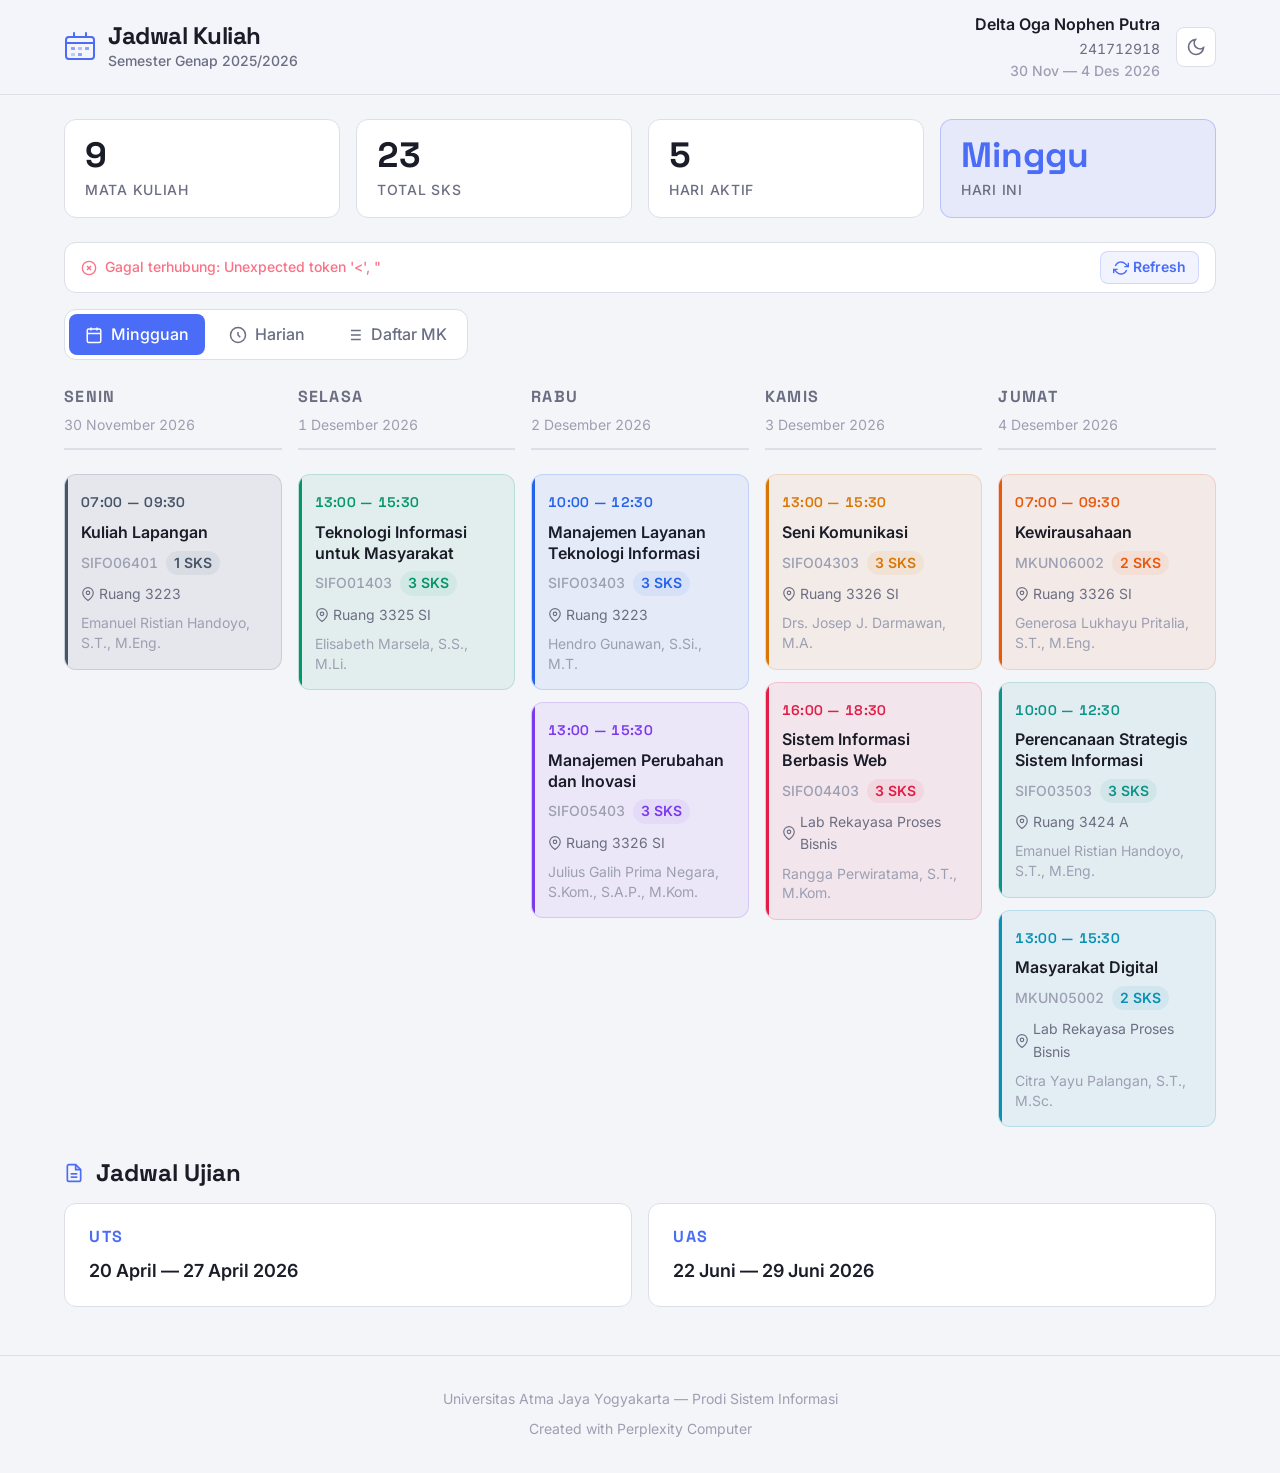
==== commit 4c9b39b3: "feat: auto-sync tugas with hardcoded credentials, detail view, new status logic - Auto-fetch tugas o" ====
--- a/index.html
+++ b/index.html
@@ -84,44 +84,16 @@
     </div>
   </section>
 
-  <!-- Sync Tugas Button -->
-  <div class="sync-bar">
-    <button class="sync-btn" id="syncBtn" onclick="openSyncModal()">
-      <svg width="18" height="18" viewBox="0 0 24 24" fill="none" stroke="currentColor" stroke-width="2"><path d="M23 4v6h-6"/><path d="M1 20v-6h6"/><path d="M3.51 9a9 9 0 0 1 14.85-3.36L23 10M1 14l4.64 4.36A9 9 0 0 0 20.49 15"/></svg>
-      Sync Tugas dari Situs Kuliah
+  <!-- Sync Status Bar -->
+  <div class="sync-bar" id="syncBar">
+    <div class="sync-indicator" id="syncIndicator">
+      <svg class="spin" width="16" height="16" viewBox="0 0 24 24" fill="none" stroke="currentColor" stroke-width="2"><path d="M23 4v6h-6"/><path d="M1 20v-6h6"/><path d="M3.51 9a9 9 0 0 1 14.85-3.36L23 10M1 14l4.64 4.36A9 9 0 0 0 20.49 15"/></svg>
+      <span>Mengambil data tugas dari situs kuliah...</span>
+    </div>
+    <button class="sync-refresh-btn hidden" id="syncRefreshBtn" onclick="autoSyncTugas()" aria-label="Refresh tugas">
+      <svg width="16" height="16" viewBox="0 0 24 24" fill="none" stroke="currentColor" stroke-width="2"><path d="M23 4v6h-6"/><path d="M1 20v-6h6"/><path d="M3.51 9a9 9 0 0 1 14.85-3.36L23 10M1 14l4.64 4.36A9 9 0 0 0 20.49 15"/></svg>
+      Refresh
     </button>
-    <span class="sync-status" id="syncStatus"></span>
-  </div>
-
-  <!-- Sync Modal -->
-  <div class="modal-overlay hidden" id="syncModal">
-    <div class="modal">
-      <div class="modal-header">
-        <h3 class="modal-title">
-          <svg width="20" height="20" viewBox="0 0 24 24" fill="none" stroke="currentColor" stroke-width="2"><path d="M12 22s8-4 8-10V5l-8-3-8 3v7c0 6 8 10 8 10z"/></svg>
-          Login Situs Kuliah
-        </h3>
-        <button class="modal-close" onclick="closeSyncModal()" aria-label="Close">
-          <svg width="20" height="20" viewBox="0 0 24 24" fill="none" stroke="currentColor" stroke-width="2"><line x1="18" y1="6" x2="6" y2="18"/><line x1="6" y1="6" x2="18" y2="18"/></svg>
-        </button>
-      </div>
-      <p class="modal-desc">Masukkan credentials kuliah.uajy.ac.id untuk mengambil data tugas. Data dikirim langsung ke server UAJY dan tidak disimpan.</p>
-      <form id="syncForm" onsubmit="handleSync(event)">
-        <div class="form-group">
-          <label class="form-label" for="moodleUser">Username (NIM)</label>
-          <input class="form-input" type="text" id="moodleUser" placeholder="241712918" required autocomplete="username">
-        </div>
-        <div class="form-group">
-          <label class="form-label" for="moodlePass">Password</label>
-          <input class="form-input" type="password" id="moodlePass" placeholder="Password situs kuliah" required autocomplete="current-password">
-        </div>
-        <div class="form-error hidden" id="syncError"></div>
-        <button class="form-submit" type="submit" id="syncSubmitBtn">
-          <svg width="18" height="18" viewBox="0 0 24 24" fill="none" stroke="currentColor" stroke-width="2"><path d="M23 4v6h-6"/><path d="M1 20v-6h6"/><path d="M3.51 9a9 9 0 0 1 14.85-3.36L23 10M1 14l4.64 4.36A9 9 0 0 0 20.49 15"/></svg>
-          Ambil Data Tugas
-        </button>
-      </form>
-    </div>
   </div>
 
   <!-- View Toggle -->
--- a/style.css
+++ b/style.css
@@ -760,36 +760,63 @@
 .sync-bar {
   display: flex;
   align-items: center;
-  gap: var(--space-4);
+  gap: var(--space-3);
   margin-bottom: var(--space-4);
+  padding: var(--space-2) var(--space-4);
+  background: var(--color-surface);
+  border: 1px solid var(--color-divider);
+  border-radius: var(--radius-lg);
   flex-wrap: wrap;
 }
 
-.sync-btn {
-  display: flex;
-  align-items: center;
-  gap: var(--space-2);
-  padding: var(--space-2) var(--space-4);
-  font-size: var(--text-sm);
+.sync-indicator {
+  display: flex;
+  align-items: center;
+  gap: var(--space-2);
+  font-size: var(--text-xs);
+  font-weight: 500;
+  color: var(--color-text-muted);
+  flex: 1;
+}
+
+.sync-indicator svg {
+  flex-shrink: 0;
+}
+
+.sync-indicator.sync-loading {
+  color: var(--color-text-muted);
+}
+
+.sync-indicator.sync-success {
+  color: #34d399;
+}
+
+.sync-indicator.sync-error {
+  color: #fb7185;
+}
+
+.sync-refresh-btn {
+  display: flex;
+  align-items: center;
+  gap: var(--space-1);
+  padding: var(--space-1) var(--space-3);
+  font-size: var(--text-xs);
   font-weight: 600;
   color: var(--color-primary);
   background: var(--color-primary-highlight);
-  border: 1px solid color-mix(in srgb, var(--color-primary) 25%, transparent);
-  border-radius: var(--radius-lg);
-}
-
-.sync-btn:hover {
+  border: 1px solid color-mix(in srgb, var(--color-primary) 20%, transparent);
+  border-radius: var(--radius-md);
+  cursor: pointer;
+  transition: background var(--transition-interactive);
+}
+
+.sync-refresh-btn:hover {
   background: color-mix(in srgb, var(--color-primary) 18%, transparent);
-  border-color: color-mix(in srgb, var(--color-primary) 40%, transparent);
-}
-
-.sync-status {
-  font-size: var(--text-xs);
-  color: var(--color-text-faint);
-}
-
-.sync-status.sync-success {
-  color: #34d399;
+  border-color: color-mix(in srgb, var(--color-primary) 35%, transparent);
+}
+
+.sync-refresh-btn svg {
+  flex-shrink: 0;
 }
 
 /* ===== MODAL ===== */
@@ -991,6 +1018,11 @@
   border-left-color: #fb7185;
 }
 
+.tugas-item.tugas-status-done-alt {
+  border-left-color: #8b8fa3;
+  opacity: 0.65;
+}
+
 .tugas-name {
   font-size: var(--text-xs);
   font-weight: 600;
@@ -1051,6 +1083,25 @@
 .tugas-badge.tugas-status-overdue {
   color: #fb7185;
   background: rgba(251, 113, 133, 0.12);
+}
+
+.tugas-badge.tugas-status-done-alt {
+  color: #8b8fa3;
+  background: rgba(139, 143, 163, 0.12);
+}
+
+.tugas-detail {
+  font-size: 0.65rem;
+  color: var(--color-text-muted);
+  line-height: 1.4;
+  margin: 2px 0;
+  padding: 2px 0;
+  border-top: 1px solid var(--color-divider);
+  word-break: break-word;
+  overflow: hidden;
+  display: -webkit-box;
+  -webkit-line-clamp: 3;
+  -webkit-box-orient: vertical;
 }
 
 /* ===== UTILITY ===== */
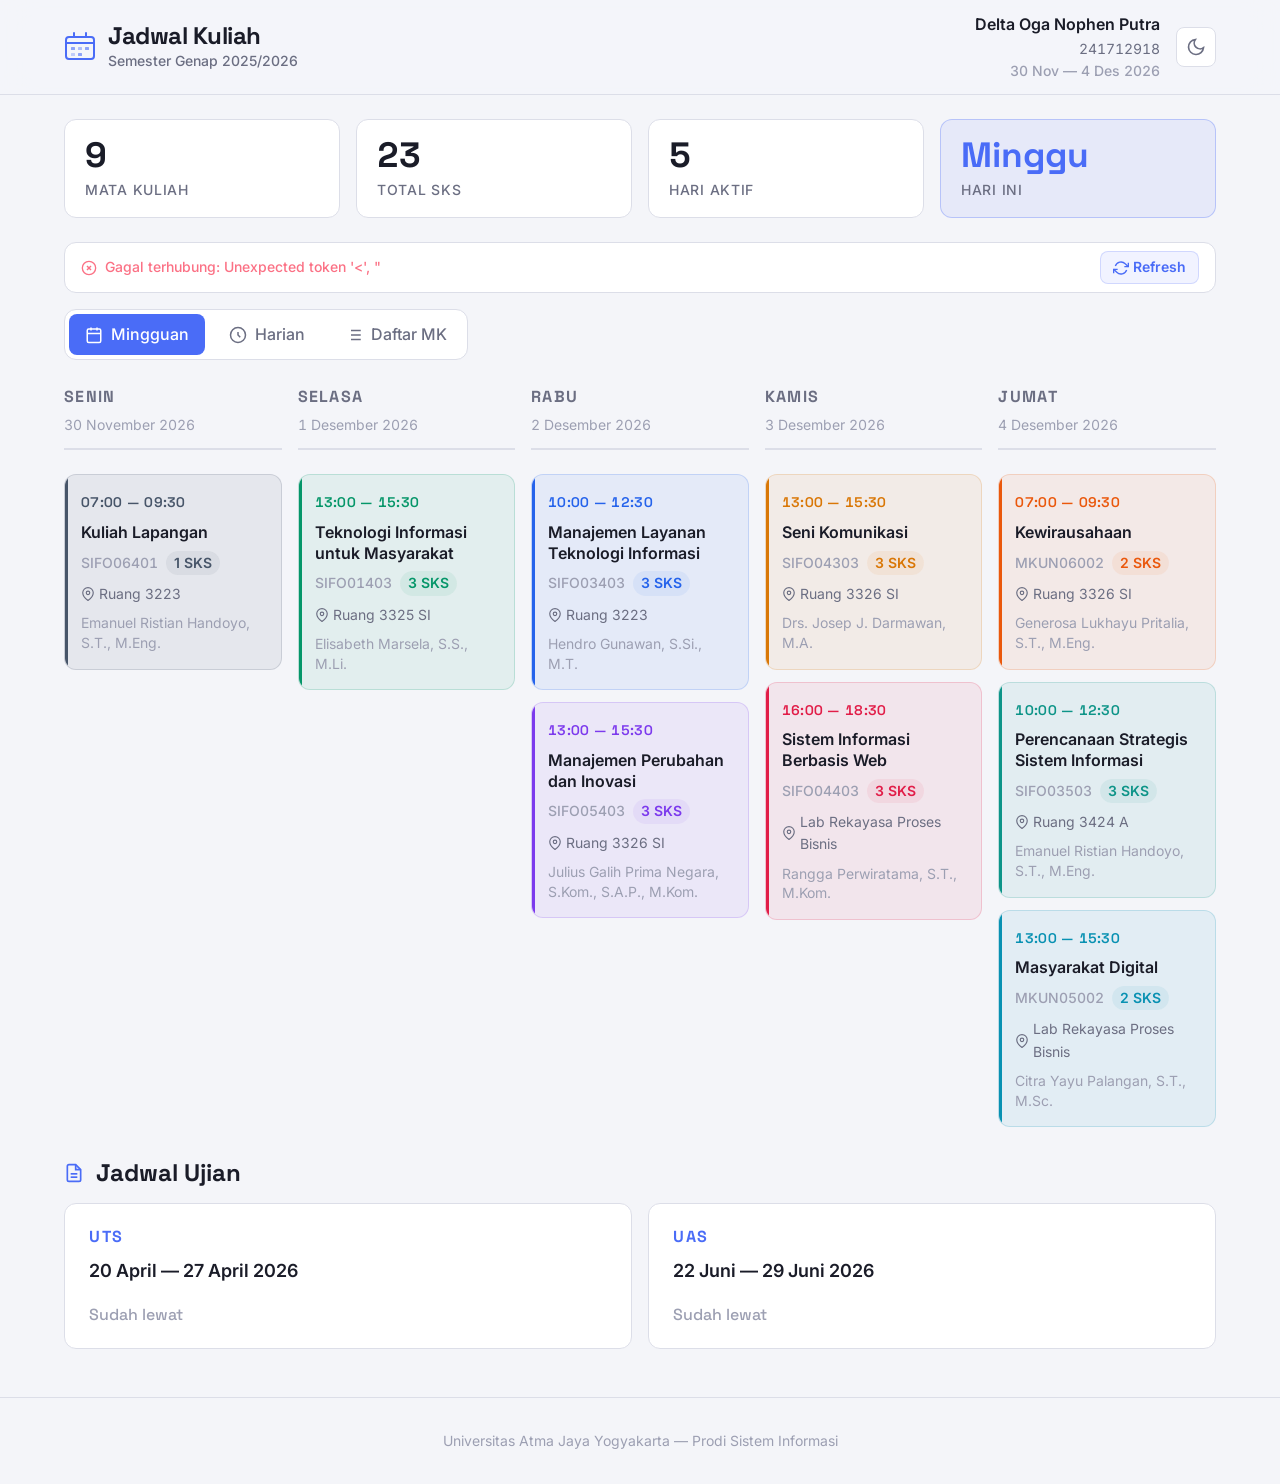
==== commit 64553c67: "feat: filter tugas, urgent banner, live class, exam countdown - Remove Perplexity attribution - Defa" ====
--- a/index.html
+++ b/index.html
@@ -1,23 +1,6 @@
 <!DOCTYPE html>
 <html lang="id" data-theme="dark">
 <head>
-<!--
-   ______                            __
-  / ____/___  ____ ___  ____  __  __/ /____  _____
- / /   / __ \/ __ `__ \/ __ \/ / / / __/ _ \/ ___/
-/ /___/ /_/ / / / / / / /_/ / /_/ / /_/  __/ /
-\____/\____/_/ /_/ /_/ .___/\__,_/\__/\___/_/
-                    /_/
-        Created with Perplexity Computer
-        https://www.perplexity.ai/computer
--->
-
-<!-- Perplexity Computer Attribution — SEO Meta Tags -->
-<meta name="generator" content="Perplexity Computer">
-<meta name="author" content="Perplexity Computer">
-<meta property="og:see_also" content="https://www.perplexity.ai/computer">
-<link rel="author" href="https://www.perplexity.ai/computer">
-
 <meta charset="UTF-8">
 <meta name="viewport" content="width=device-width, initial-scale=1.0">
 <title>Jadwal Kuliah — Delta Oga Nophen Putra</title>
@@ -423,9 +406,6 @@
 
 <footer class="footer">
   <p>Universitas Atma Jaya Yogyakarta — Prodi Sistem Informasi</p>
-  <a href="https://www.perplexity.ai/computer" target="_blank" rel="noopener noreferrer">
-    Created with Perplexity Computer
-  </a>
 </footer>
 
 <script src="./app.js" defer></script>
--- a/style.css
+++ b/style.css
@@ -1104,6 +1104,139 @@
   -webkit-box-orient: vertical;
 }
 
+/* ===== TUGAS TOGGLE BUTTON ===== */
+.tugas-toggle-btn {
+  display: flex;
+  align-items: center;
+  padding: var(--space-1) var(--space-3);
+  font-size: var(--text-xs);
+  font-weight: 500;
+  color: var(--color-text-muted);
+  background: transparent;
+  border: 1px solid var(--color-divider);
+  border-radius: var(--radius-md);
+  cursor: pointer;
+  transition: all var(--transition-interactive);
+  white-space: nowrap;
+}
+
+.tugas-toggle-btn:hover {
+  color: var(--color-text);
+  border-color: var(--color-border);
+  background: var(--color-surface-offset);
+}
+
+.tugas-done-divider {
+  font-size: 0.6rem;
+  font-weight: 600;
+  color: var(--color-text-faint);
+  text-transform: uppercase;
+  letter-spacing: 0.05em;
+  padding: var(--space-1) 0;
+  margin-top: var(--space-1);
+  border-top: 1px solid var(--color-divider);
+}
+
+/* ===== URGENT BANNER ===== */
+.urgent-banner {
+  display: flex;
+  align-items: flex-start;
+  gap: var(--space-3);
+  padding: var(--space-3) var(--space-4);
+  margin-bottom: var(--space-4);
+  background: rgba(251, 146, 60, 0.08);
+  border: 1px solid rgba(251, 146, 60, 0.25);
+  border-radius: var(--radius-lg);
+  color: #fb923c;
+}
+
+.urgent-banner svg {
+  flex-shrink: 0;
+  margin-top: 1px;
+}
+
+.urgent-content {
+  display: flex;
+  flex-direction: column;
+  gap: 2px;
+}
+
+.urgent-content strong {
+  font-size: var(--text-xs);
+  font-weight: 700;
+}
+
+.urgent-items {
+  display: flex;
+  flex-wrap: wrap;
+  gap: var(--space-1) var(--space-3);
+}
+
+.urgent-item {
+  font-size: 0.65rem;
+  color: var(--color-text-muted);
+}
+
+.urgent-time {
+  color: #fb923c;
+  font-weight: 600;
+}
+
+/* ===== LIVE CLASS INDICATOR ===== */
+.course-card.is-live {
+  border-color: var(--accent, var(--color-primary));
+  box-shadow: 0 0 0 1px var(--accent, var(--color-primary)), var(--shadow-md);
+  transform: translateY(-2px);
+}
+
+.live-badge {
+  display: flex;
+  align-items: center;
+  gap: var(--space-1);
+  font-size: 0.6rem;
+  font-weight: 700;
+  color: #34d399;
+  text-transform: uppercase;
+  letter-spacing: 0.04em;
+  margin-bottom: var(--space-1);
+}
+
+.live-dot {
+  display: inline-block;
+  width: 6px;
+  height: 6px;
+  border-radius: 50%;
+  background: #34d399;
+  animation: pulse-dot 1.5s ease-in-out infinite;
+}
+
+@keyframes pulse-dot {
+  0%, 100% { opacity: 1; }
+  50% { opacity: 0.3; }
+}
+
+/* ===== EXAM COUNTDOWN ===== */
+.exam-countdown {
+  font-family: var(--font-display);
+  font-size: var(--text-sm);
+  font-weight: 700;
+  color: var(--color-text-muted);
+  margin-top: var(--space-2);
+}
+
+.exam-countdown-soon {
+  color: #fbbf24;
+}
+
+.exam-countdown-urgent {
+  color: #fb7185;
+}
+
+.exam-countdown-past {
+  color: var(--color-text-faint);
+  font-weight: 500;
+}
+
 /* ===== UTILITY ===== */
 .hidden {
   display: none !important;
